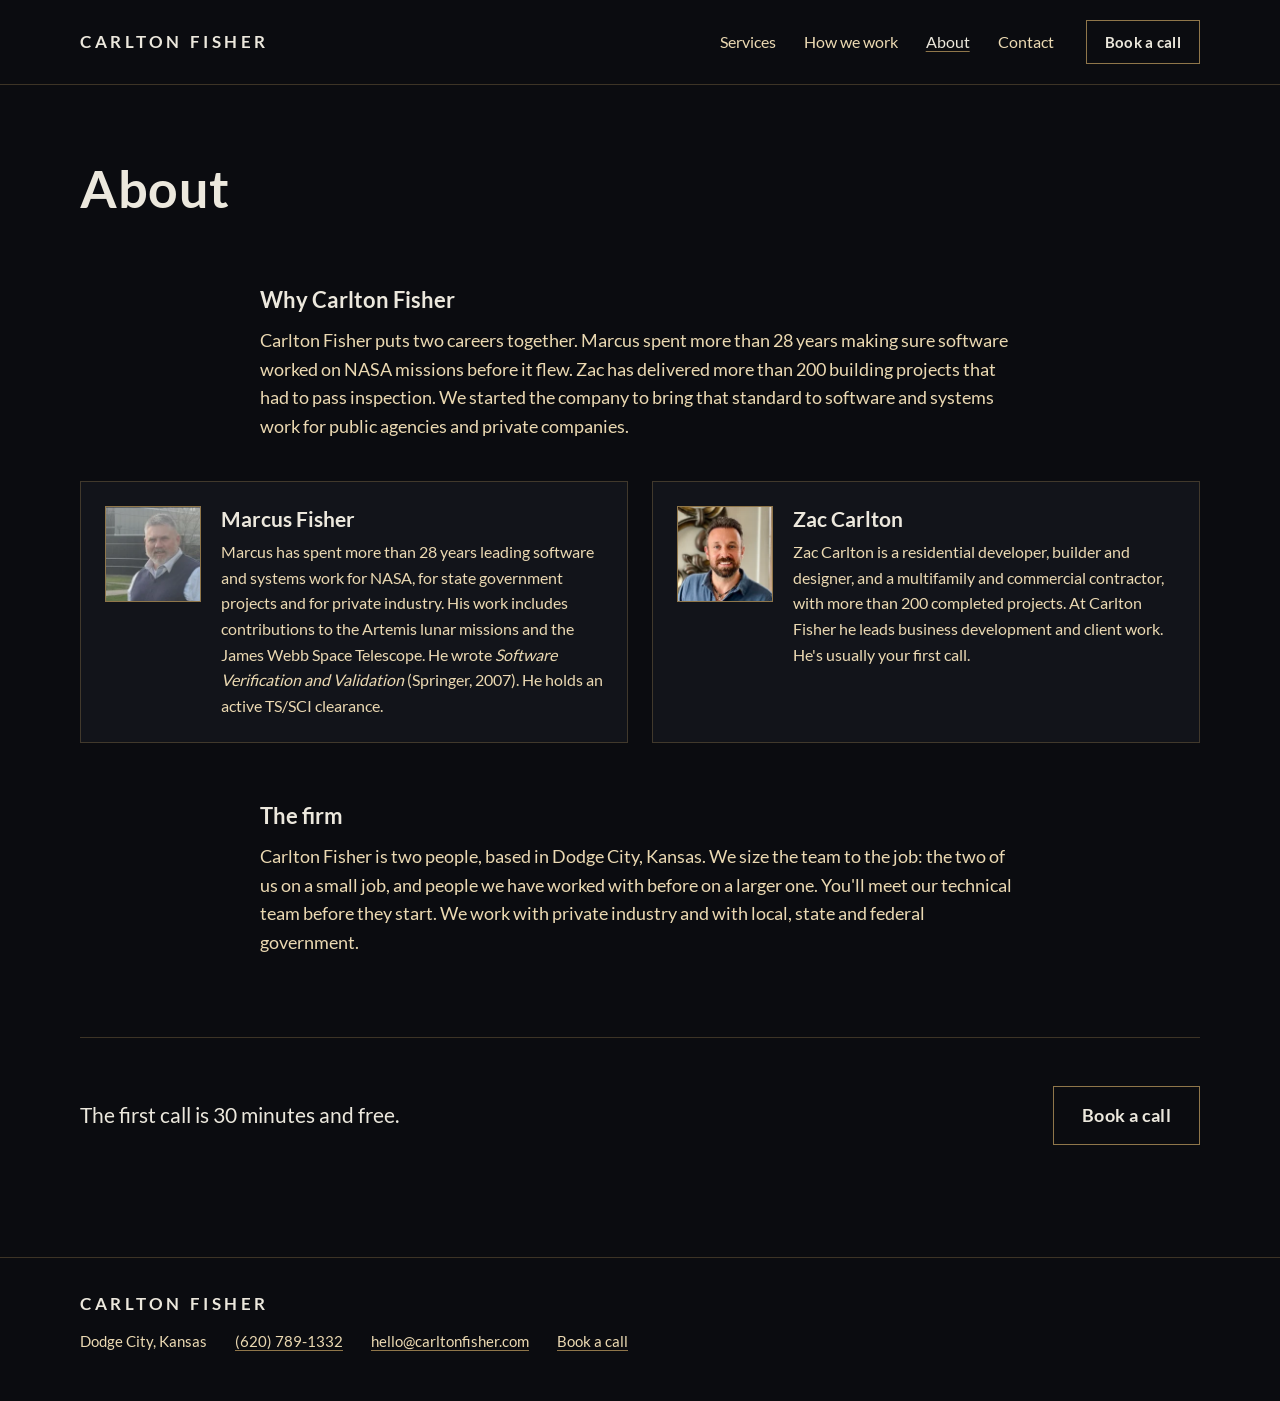
==== about.html @ 2996853e "Carlton Fisher site, launch build 4" ====
<!DOCTYPE html>
<html lang="en">
<head>
<meta charset="utf-8">
<meta name="viewport" content="width=device-width, initial-scale=1">
<title>About | Carlton Fisher</title>
<meta name="description" content="Carlton Fisher: software development, systems integration, verification and validation, AI embedment and cybersecurity for government and industry, from Dodge City, Kansas.">
<link rel="icon" href="assets/img/favicon.svg" type="image/svg+xml">
<link rel="stylesheet" href="assets/site.css">
</head>
<body>
<header class="top">
  <a class="wordmark" href="index.html">CARLTON FISHER</a>
  <nav aria-label="Main"><a href="index.html#services">Services</a><a href="how-we-work.html">How we work</a><a href="about.html" aria-current="page">About</a><a href="contact.html">Contact</a></nav>
  <a class="btn btn-small" href="https://calendar.google.com/calendar/appointments/schedules/AcZssZ2aiXLFy0zfzbLXcPLZE_YEmuOmYzKaffqSTEAC0sA1fxh3rwkojlCjnzsBDREhoUScpNR8mEm6">Book a call</a>
</header>
<main>
<section class="wrap page-head">
  <h1>About</h1>
</section>
<section class="wrap prose">
  <h2>Why Carlton Fisher</h2>
  <p>Carlton Fisher puts two careers together. Marcus spent more than 28 years making sure software worked on NASA missions before it flew. Zac has delivered more than 200 building projects that had to pass inspection. We started the company to bring that standard to software and systems work for public agencies and private companies.</p>
</section>
<section class="wrap people people-about">
  <div class="person">
    <img class="photo" src="assets/img/marcus.webp" alt="Marcus Fisher" width="96" height="96">
    <div>
      <h3>Marcus Fisher</h3>
      <p>Marcus has spent more than 28 years leading software and systems work for NASA, for state government projects and for private industry. His work includes contributions to the Artemis lunar missions and the James Webb Space Telescope. He wrote <i>Software Verification and Validation</i> (Springer, 2007). He holds an active TS/SCI clearance.</p>
    </div>
  </div>
  <div class="person">
    <img class="photo" src="assets/img/zac.webp" alt="Zac Carlton" width="96" height="96">
    <div>
      <h3>Zac Carlton</h3>
      <p>Zac Carlton is a residential developer, builder and designer, and a multifamily and commercial contractor, with more than 200 completed projects. At Carlton Fisher he leads business development and client work. He's usually your first call.</p>
    </div>
  </div>
</section>
<section class="wrap prose">
  <h2>The firm</h2>
  <p>Carlton Fisher is two people, based in Dodge City, Kansas. We size the team to the job: the two of us on a small job, and people we have worked with before on a larger one. You'll meet our technical team before they start. We work with private industry and with local, state and federal government.</p>
</section>
<section class="cta wrap">
  <p>The first call is 30 minutes and free.</p>
  <a class="btn" href="https://calendar.google.com/calendar/appointments/schedules/AcZssZ2aiXLFy0zfzbLXcPLZE_YEmuOmYzKaffqSTEAC0sA1fxh3rwkojlCjnzsBDREhoUScpNR8mEm6">Book a call</a>
</section>

</main>
<footer class="foot">
  <div class="wordmark">CARLTON FISHER</div>
  <div class="foot-line">
    <span>Dodge City, Kansas</span>
    <a href="tel:+16207891332">(620) 789-1332</a>
    <a href="mailto:hello@carltonfisher.com">hello@carltonfisher.com</a>
    <a href="https://calendar.google.com/calendar/appointments/schedules/AcZssZ2aiXLFy0zfzbLXcPLZE_YEmuOmYzKaffqSTEAC0sA1fxh3rwkojlCjnzsBDREhoUScpNR8mEm6">Book a call</a>
  </div>
</footer>
</body>
</html>
---- assets/site.css ----
/* Carlton Fisher, review build. One visual world: space black, bone and cream text, aged bronze lines. Lato only.
   Layout idea: a dark field with one photographic hero; everything below sits on a 1120 px column with bronze hairlines. */
:root {
  --bg: #0B0C10;          /* Space Black */
  --raise: #12141A;       /* lifted panels */
  --text: #ECE8DD;        /* IMAGINE Bright Bone, main text */
  --text-2: #EBD9B2;      /* ACE Cream, secondary text */
  --accent: #8F764A;      /* Aged Bronze, lines and accents */
  --line: rgba(143, 118, 74, 0.38);
  --font: 'Lato', 'Helvetica Neue', Arial, sans-serif;
  --track: 0.21em;
  color-scheme: dark;
}

@font-face { font-family: 'Lato'; font-weight: 400; font-style: normal; font-display: swap; src: url('fonts/lato-latin-400-normal.woff2') format('woff2'); }
@font-face { font-family: 'Lato'; font-weight: 700; font-style: normal; font-display: swap; src: url('fonts/lato-latin-700-normal.woff2') format('woff2'); }

* { box-sizing: border-box; }
html { -webkit-text-size-adjust: 100%; }
body { margin: 0; background: var(--bg); color: var(--text); font-family: var(--font); font-size: 18px; line-height: 1.6; }
a { color: var(--text); text-decoration-color: var(--accent); text-underline-offset: 3px; }
a:hover { color: var(--text-2); }
:focus-visible { outline: 2px solid var(--text-2); outline-offset: 3px; }
img { max-width: 100%; }
h1, h2, h3 { text-wrap: balance; line-height: 1.2; margin: 0; }
p { margin: 0; }

.wrap { width: min(1120px, 100% - 48px); margin-inline: auto; }

.review-strip { background: #1B1810; color: var(--text-2); font-size: 13px; text-align: center; padding: 6px 16px; border-bottom: 1px solid var(--line); }

/* Top bar */
.top { display: flex; align-items: center; gap: 32px; padding: 20px max(24px, (100% - 1120px) / 2); border-bottom: 1px solid var(--line); background: var(--bg); }
.wordmark { font-weight: 700; letter-spacing: var(--track); font-size: 17px; text-decoration: none; white-space: nowrap; color: var(--text); }
.top nav { display: flex; gap: 28px; flex-wrap: wrap; margin-left: auto; }
.top nav a { color: var(--text-2); text-decoration: none; font-size: 16px; }
.top nav a[aria-current="page"], .top nav a:hover { color: var(--text); text-decoration: underline; text-decoration-color: var(--accent); }

/* Buttons */
.btn { display: inline-block; border: 1.5px solid var(--accent); color: var(--text); text-decoration: none; font-weight: 700; padding: 14px 28px; letter-spacing: 0.02em; transition: background-color .15s, color .15s; }
.btn:hover { background: var(--accent); color: var(--bg); }
.btn-small { padding: 9px 18px; font-size: 15px; }
.btn-ghost { border-color: var(--line); color: var(--text-2); }

/* Hero */
.hero {
  background:
    linear-gradient(90deg, rgba(11, 12, 16, 0.92) 0%, rgba(11, 12, 16, 0.70) 34%, rgba(11, 12, 16, 0) 60%),
    url('img/hero.webp') right 35% / cover no-repeat, var(--bg);
  padding: 120px 0 132px;
  border-bottom: 1px solid var(--line);
}
.hero-text { display: grid; gap: 24px; justify-items: start; }
.wordmark-xl { font-weight: 700; letter-spacing: var(--track); font-size: clamp(38px, 5.6vw, 70px); line-height: 1.05; }
.hero h1 { font-weight: 400; font-size: clamp(22px, 2.3vw, 29px); max-width: 30ch; color: var(--text); }
.hero .sub { color: var(--text-2); max-width: 46ch; }
.actions { display: flex; gap: 16px; flex-wrap: wrap; margin-top: 8px; }

/* Sections */
.block { padding: 64px 0 0; }
.label { font-size: 13px; font-weight: 700; letter-spacing: 0.18em; text-transform: uppercase; color: var(--text-2); margin-bottom: 24px; }
.lead-p { font-size: 21px; max-width: 62ch; }
.note { color: var(--text-2); margin-top: 24px; max-width: 70ch; }

.cards { display: grid; grid-template-columns: repeat(auto-fit, minmax(200px, 1fr)); gap: 16px; }
.card { display: grid; align-content: start; gap: 10px; padding: 24px; border: 1px solid var(--line); background: var(--raise); text-decoration: none; color: var(--text); transition: border-color .15s; }
.card:hover { border-color: var(--accent); color: var(--text); }
.card h3 { font-size: 21px; }
.card p { color: var(--text-2); font-size: 16px; }
.num { color: var(--accent); font-weight: 700; letter-spacing: 0.12em; font-size: 14px; font-variant-numeric: tabular-nums; }

.steps { margin: 0; padding-left: 1.4em; display: grid; gap: 12px; max-width: 70ch; }
.steps li::marker { color: var(--accent); font-weight: 700; }
.rule { margin-top: 28px; padding: 16px 20px; border-left: 3px solid var(--accent); background: var(--raise); font-weight: 700; max-width: 70ch; }

.people { display: grid; grid-template-columns: repeat(auto-fit, minmax(320px, 1fr)); gap: 24px; }
.people-about { padding-top: 40px; }
.person { display: grid; grid-template-columns: 96px 1fr; gap: 20px; align-items: start; padding: 24px; border: 1px solid var(--line); background: var(--raise); }
.person h3 { font-size: 21px; margin-bottom: 8px; }
.person p { color: var(--text-2); font-size: 16px; }
img.photo { object-fit: cover; }
.photo { width: 96px; height: 96px; border: 1px solid var(--accent); display: grid; place-items: center; font-weight: 700; letter-spacing: 0.12em; color: var(--text-2); background: var(--bg); }

/* Inner pages */
.page-head { padding: 72px 0 8px; display: grid; gap: 20px; }
.page-head h1 { font-size: clamp(34px, 4.2vw, 52px); font-weight: 700; letter-spacing: 0.01em; }
.page-head .label { margin-bottom: 0; }
.page-head p { max-width: 66ch; color: var(--text-2); }
.page-head .lead-p { color: var(--text); }
.grid2 { display: grid; grid-template-columns: repeat(auto-fit, minmax(320px, 1fr)); gap: 0 48px; }
.ticks { margin: 0; padding: 0; list-style: none; display: grid; gap: 10px; }
.ticks li { padding-left: 22px; position: relative; }
.ticks li::before { content: ''; position: absolute; left: 0; top: 0.72em; width: 10px; height: 1.5px; background: var(--accent); }
.who { margin-top: 20px; }
.qa { padding: 20px 0; border-top: 1px solid var(--line); max-width: 74ch; }
.qa h3 { font-size: 19px; margin-bottom: 6px; }
.qa p { color: var(--text-2); }

.prose { padding-top: 32px; max-width: 760px; margin-inline: auto; display: grid; gap: 12px; }
.prose h2 { font-size: 22px; margin-top: 28px; }
.prose p { color: var(--text-2); }

.contact-grid { display: grid; grid-template-columns: repeat(auto-fit, minmax(240px, 1fr)); gap: 16px; padding-top: 32px; }
.contact-item { padding: 24px; border: 1px solid var(--line); background: var(--raise); display: grid; gap: 8px; align-content: start; }
.contact-item .label { margin-bottom: 4px; }

.cta { margin-top: 80px; padding: 48px 0; border-top: 1px solid var(--line); display: flex; align-items: center; justify-content: space-between; gap: 24px; flex-wrap: wrap; }
.cta p { font-size: 21px; }

.foot { margin-top: 64px; padding: 32px max(24px, (100% - 1120px) / 2) 48px; border-top: 1px solid var(--line); display: grid; gap: 12px; }
.foot-line { display: flex; flex-wrap: wrap; gap: 8px 28px; color: var(--text-2); font-size: 15px; }
.foot-line a { color: var(--text-2); }

/* Review placeholders: remove before launch */
.pending { display: inline-block; margin-top: 10px; padding: 4px 10px; border: 1px dashed var(--accent); color: var(--text-2); font-size: 13px; line-height: 1.4; background: rgba(143, 118, 74, 0.10); }
.pending b { color: var(--text); }

@media (max-width: 760px) {
  body { font-size: 17px; }
  .top { flex-wrap: wrap; gap: 14px 20px; }
  .top nav { margin-left: 0; order: 3; width: 100%; gap: 18px; }
  .hero { background:
      linear-gradient(180deg, rgba(11, 12, 16, 0.55) 0%, rgba(11, 12, 16, 0.88) 55%, rgba(11, 12, 16, 0.96) 100%),
      url('img/hero.webp') 82% top / auto 120% no-repeat, var(--bg);
    padding: 220px 0 72px; }
  .person { grid-template-columns: 72px 1fr; }
  .photo { width: 72px; height: 72px; }
  .cta { flex-direction: column; align-items: flex-start; }
}

@media (prefers-reduced-motion: reduce) { * { transition: none !important; } }
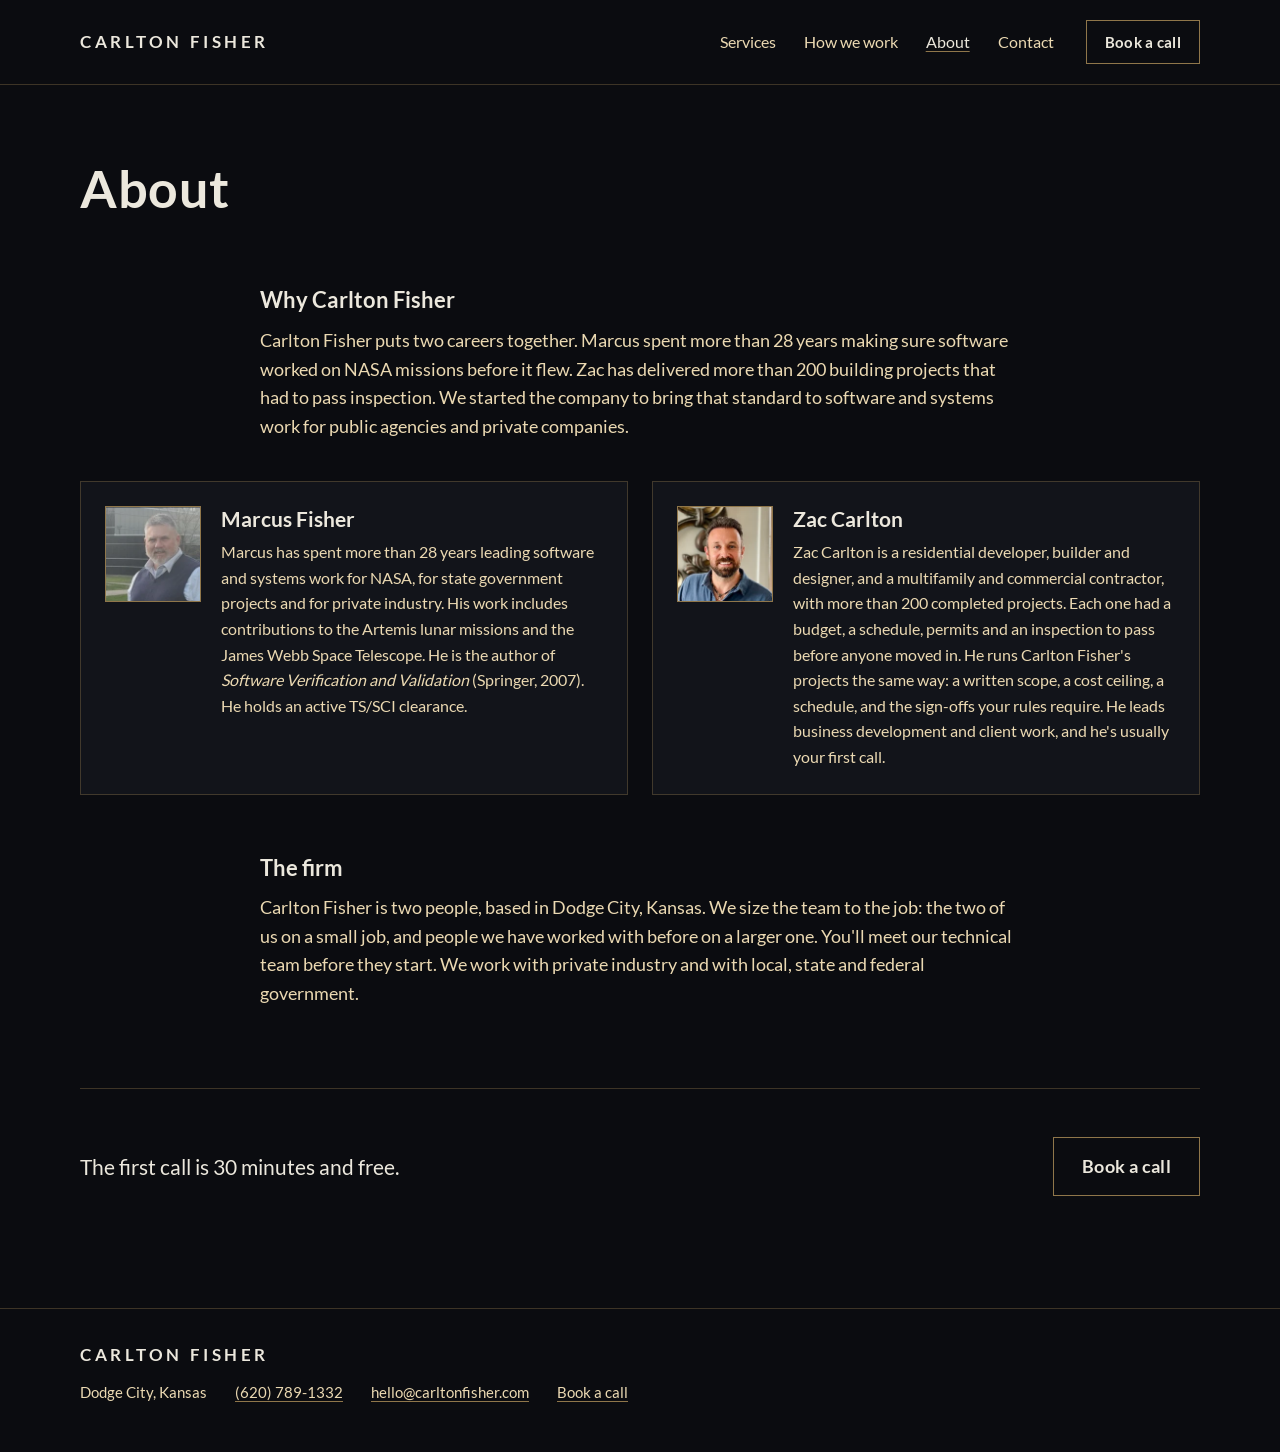
==== commit f470dc84: "Build 5: bio edits from Lona's read Marcus's book line now reads 'Author of' (home) and 'He is the a" ====
--- a/about.html
+++ b/about.html
@@ -27,14 +27,14 @@
     <img class="photo" src="assets/img/marcus.webp" alt="Marcus Fisher" width="96" height="96">
     <div>
       <h3>Marcus Fisher</h3>
-      <p>Marcus has spent more than 28 years leading software and systems work for NASA, for state government projects and for private industry. His work includes contributions to the Artemis lunar missions and the James Webb Space Telescope. He wrote <i>Software Verification and Validation</i> (Springer, 2007). He holds an active TS/SCI clearance.</p>
+      <p>Marcus has spent more than 28 years leading software and systems work for NASA, for state government projects and for private industry. His work includes contributions to the Artemis lunar missions and the James Webb Space Telescope. He is the author of <i>Software Verification and Validation</i> (Springer, 2007). He holds an active TS/SCI clearance.</p>
     </div>
   </div>
   <div class="person">
     <img class="photo" src="assets/img/zac.webp" alt="Zac Carlton" width="96" height="96">
     <div>
       <h3>Zac Carlton</h3>
-      <p>Zac Carlton is a residential developer, builder and designer, and a multifamily and commercial contractor, with more than 200 completed projects. At Carlton Fisher he leads business development and client work. He's usually your first call.</p>
+      <p>Zac Carlton is a residential developer, builder and designer, and a multifamily and commercial contractor, with more than 200 completed projects. Each one had a budget, a schedule, permits and an inspection to pass before anyone moved in. He runs Carlton Fisher's projects the same way: a written scope, a cost ceiling, a schedule, and the sign-offs your rules require. He leads business development and client work, and he's usually your first call.</p>
     </div>
   </div>
 </section>
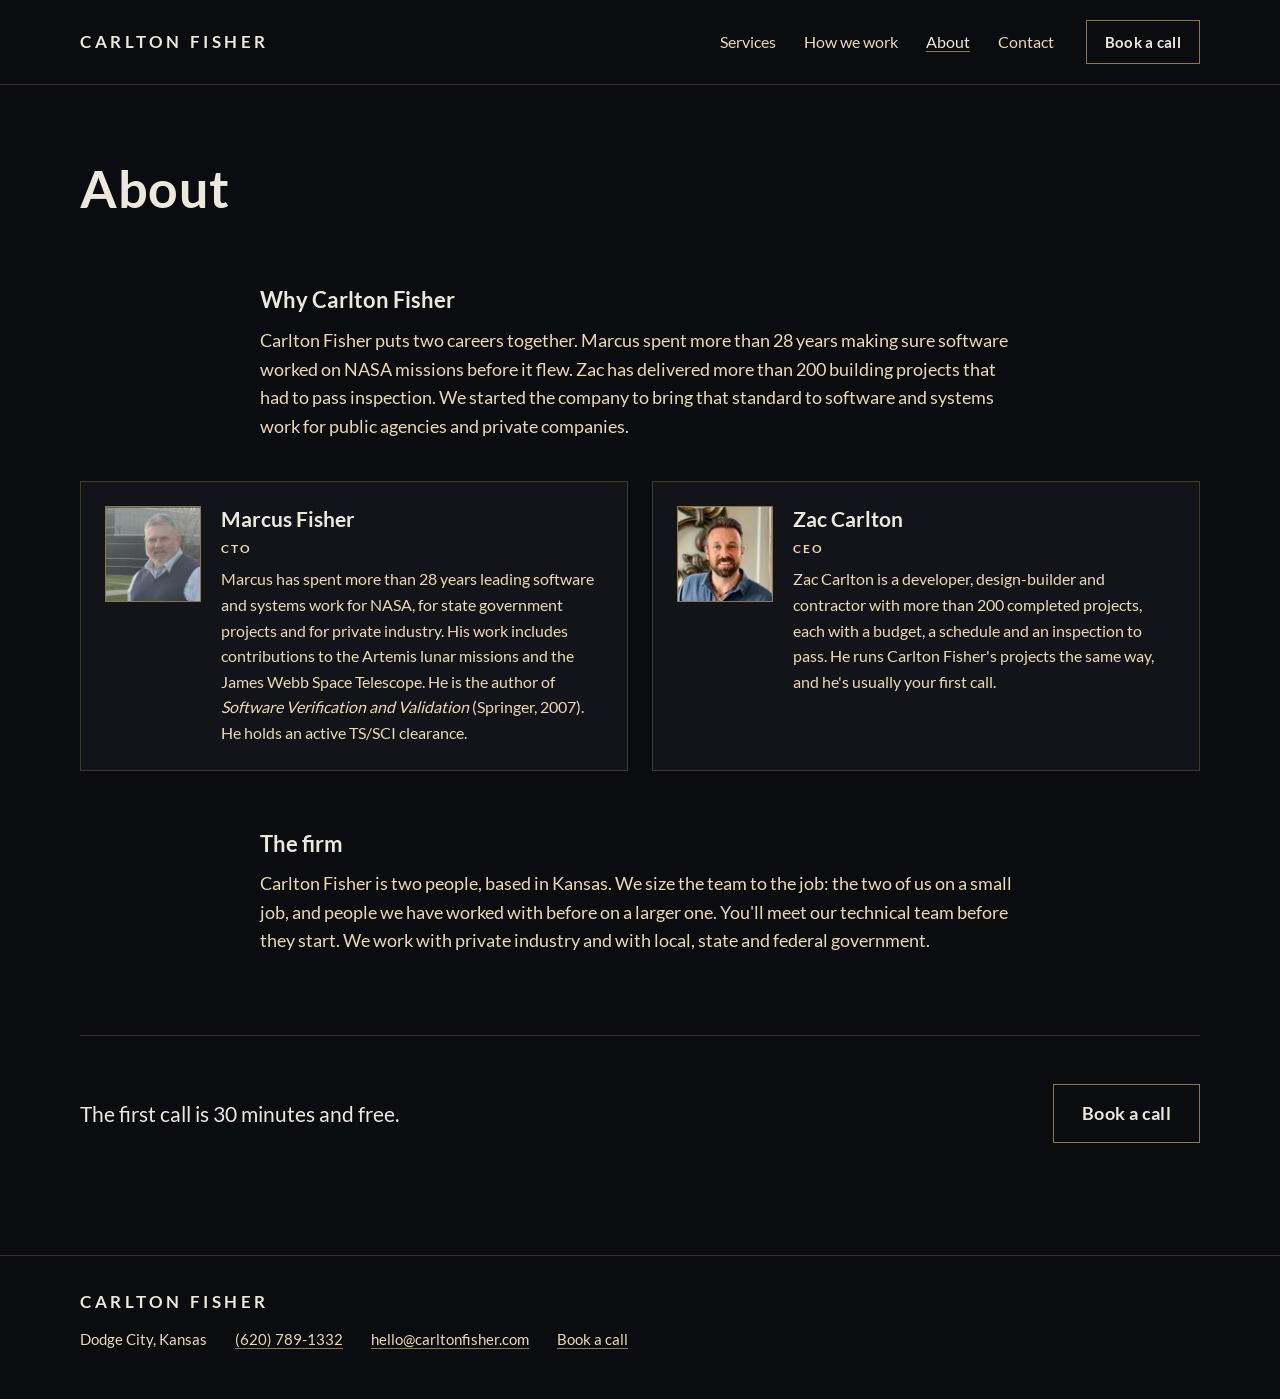
==== commit 6a4ec384: "Build 6: owner's comments on the live site Dodge City out of the headline and search description (ke" ====
--- a/about.html
+++ b/about.html
@@ -4,7 +4,7 @@
 <meta charset="utf-8">
 <meta name="viewport" content="width=device-width, initial-scale=1">
 <title>About | Carlton Fisher</title>
-<meta name="description" content="Carlton Fisher: software development, systems integration, verification and validation, AI embedment and cybersecurity for government and industry, from Dodge City, Kansas.">
+<meta name="description" content="Carlton Fisher: software development, systems integration, verification and validation, AI embedment and cybersecurity for government and industry.">
 <link rel="icon" href="assets/img/favicon.svg" type="image/svg+xml">
 <link rel="stylesheet" href="assets/site.css">
 </head>
@@ -27,6 +27,7 @@
     <img class="photo" src="assets/img/marcus.webp" alt="Marcus Fisher" width="96" height="96">
     <div>
       <h3>Marcus Fisher</h3>
+      <p class="role">CTO</p>
       <p>Marcus has spent more than 28 years leading software and systems work for NASA, for state government projects and for private industry. His work includes contributions to the Artemis lunar missions and the James Webb Space Telescope. He is the author of <i>Software Verification and Validation</i> (Springer, 2007). He holds an active TS/SCI clearance.</p>
     </div>
   </div>
@@ -34,13 +35,14 @@
     <img class="photo" src="assets/img/zac.webp" alt="Zac Carlton" width="96" height="96">
     <div>
       <h3>Zac Carlton</h3>
-      <p>Zac Carlton is a residential developer, builder and designer, and a multifamily and commercial contractor, with more than 200 completed projects. Each one had a budget, a schedule, permits and an inspection to pass before anyone moved in. He runs Carlton Fisher's projects the same way: a written scope, a cost ceiling, a schedule, and the sign-offs your rules require. He leads business development and client work, and he's usually your first call.</p>
+      <p class="role">CEO</p>
+      <p>Zac Carlton is a developer, design-builder and contractor with more than 200 completed projects, each with a budget, a schedule and an inspection to pass. He runs Carlton Fisher's projects the same way, and he's usually your first call.</p>
     </div>
   </div>
 </section>
 <section class="wrap prose">
   <h2>The firm</h2>
-  <p>Carlton Fisher is two people, based in Dodge City, Kansas. We size the team to the job: the two of us on a small job, and people we have worked with before on a larger one. You'll meet our technical team before they start. We work with private industry and with local, state and federal government.</p>
+  <p>Carlton Fisher is two people, based in Kansas. We size the team to the job: the two of us on a small job, and people we have worked with before on a larger one. You'll meet our technical team before they start. We work with private industry and with local, state and federal government.</p>
 </section>
 <section class="cta wrap">
   <p>The first call is 30 minutes and free.</p>
--- a/assets/site.css
+++ b/assets/site.css
@@ -78,6 +78,7 @@
 .person { display: grid; grid-template-columns: 96px 1fr; gap: 20px; align-items: start; padding: 24px; border: 1px solid var(--line); background: var(--raise); }
 .person h3 { font-size: 21px; margin-bottom: 8px; }
 .person p { color: var(--text-2); font-size: 16px; }
+.person .role { font-size: 12px; font-weight: 700; letter-spacing: 0.16em; text-transform: uppercase; color: var(--text-2); margin: 0 0 8px; }
 img.photo { object-fit: cover; }
 .photo { width: 96px; height: 96px; border: 1px solid var(--accent); display: grid; place-items: center; font-weight: 700; letter-spacing: 0.12em; color: var(--text-2); background: var(--bg); }
 
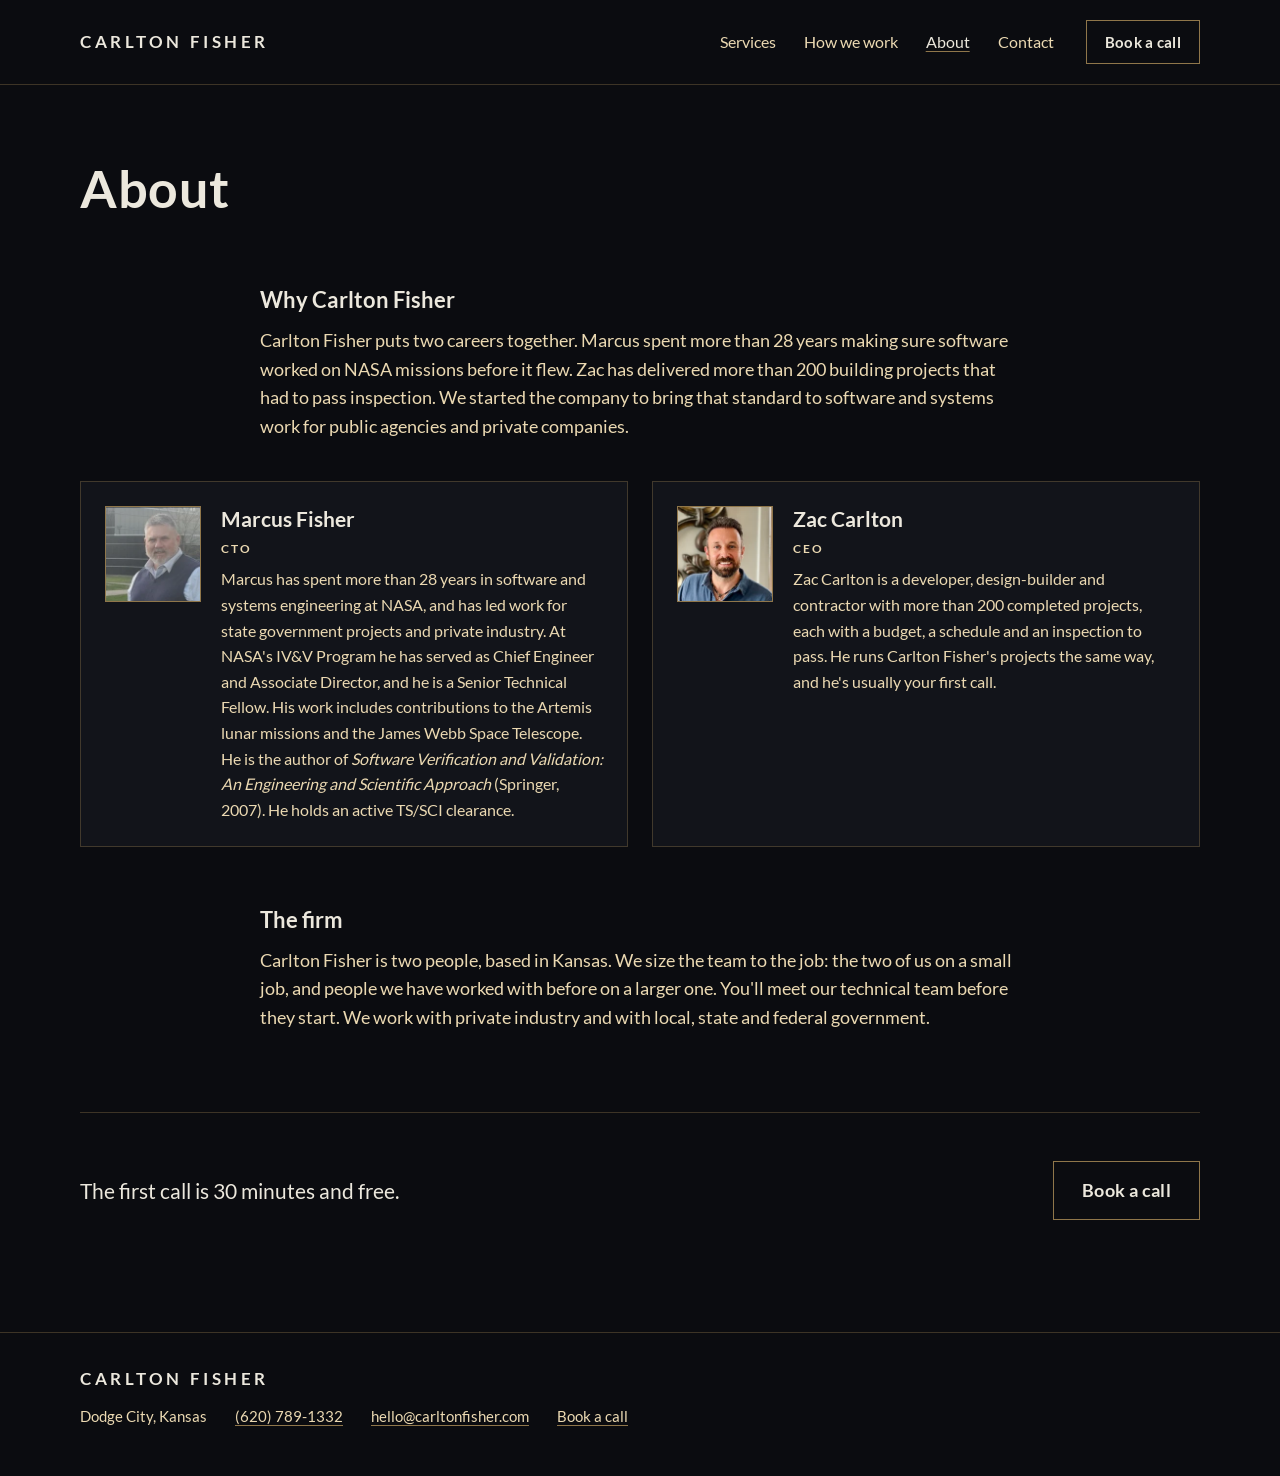
==== commit 9bad5156: "Build 7: design review changes Hero leads with the headline (second wordmark removed) and the agreed" ====
--- a/about.html
+++ b/about.html
@@ -4,17 +4,28 @@
 <meta charset="utf-8">
 <meta name="viewport" content="width=device-width, initial-scale=1">
 <title>About | Carlton Fisher</title>
-<meta name="description" content="Carlton Fisher: software development, systems integration, verification and validation, AI embedment and cybersecurity for government and industry.">
+<meta name="description" content="Meet Marcus Fisher, CTO, and Zac Carlton, CEO. Carlton Fisher is a two-person firm based in Kansas.">
+<link rel="canonical" href="https://carltonfisher.com/about.html">
+<meta property="og:type" content="website">
+<meta property="og:site_name" content="Carlton Fisher">
+<meta property="og:title" content="About | Carlton Fisher">
+<meta property="og:description" content="Meet Marcus Fisher, CTO, and Zac Carlton, CEO. Carlton Fisher is a two-person firm based in Kansas.">
+<meta property="og:url" content="https://carltonfisher.com/about.html">
+<meta property="og:image" content="https://carltonfisher.com/assets/img/og.jpg">
+<meta property="og:image:width" content="1200">
+<meta property="og:image:height" content="630">
+<meta name="twitter:card" content="summary_large_image">
 <link rel="icon" href="assets/img/favicon.svg" type="image/svg+xml">
 <link rel="stylesheet" href="assets/site.css">
 </head>
 <body>
+<a class="skip" href="#main">Skip to content</a>
 <header class="top">
   <a class="wordmark" href="index.html">CARLTON FISHER</a>
   <nav aria-label="Main"><a href="index.html#services">Services</a><a href="how-we-work.html">How we work</a><a href="about.html" aria-current="page">About</a><a href="contact.html">Contact</a></nav>
   <a class="btn btn-small" href="https://calendar.google.com/calendar/appointments/schedules/AcZssZ2aiXLFy0zfzbLXcPLZE_YEmuOmYzKaffqSTEAC0sA1fxh3rwkojlCjnzsBDREhoUScpNR8mEm6">Book a call</a>
 </header>
-<main>
+<main id="main">
 <section class="wrap page-head">
   <h1>About</h1>
 </section>
@@ -28,7 +39,7 @@
     <div>
       <h3>Marcus Fisher</h3>
       <p class="role">CTO</p>
-      <p>Marcus has spent more than 28 years leading software and systems work for NASA, for state government projects and for private industry. His work includes contributions to the Artemis lunar missions and the James Webb Space Telescope. He is the author of <i>Software Verification and Validation</i> (Springer, 2007). He holds an active TS/SCI clearance.</p>
+      <p>Marcus has spent more than 28 years in software and systems engineering at NASA, and has led work for state government projects and private industry. At NASA's IV&amp;V Program he has served as Chief Engineer and Associate Director, and he is a Senior Technical Fellow. His work includes contributions to the Artemis lunar missions and the James Webb Space Telescope. He is the author of <i>Software Verification and Validation: An Engineering and Scientific Approach</i> (Springer, 2007). He holds an active TS/SCI clearance.</p>
     </div>
   </div>
   <div class="person">
--- a/assets/site.css
+++ b/assets/site.css
@@ -52,7 +52,8 @@
 }
 .hero-text { display: grid; gap: 24px; justify-items: start; }
 .wordmark-xl { font-weight: 700; letter-spacing: var(--track); font-size: clamp(38px, 5.6vw, 70px); line-height: 1.05; }
-.hero h1 { font-weight: 400; font-size: clamp(22px, 2.3vw, 29px); max-width: 30ch; color: var(--text); }
+.hero h1 { font-weight: 700; font-size: clamp(30px, 4.2vw, 54px); line-height: 1.12; max-width: 22ch; color: var(--text); }
+.call-note { color: var(--text-2); font-size: 15px; }
 .hero .sub { color: var(--text-2); max-width: 46ch; }
 .actions { display: flex; gap: 16px; flex-wrap: wrap; margin-top: 8px; }
 
@@ -67,13 +68,14 @@
 .card:hover { border-color: var(--accent); color: var(--text); }
 .card h3 { font-size: 21px; }
 .card p { color: var(--text-2); font-size: 16px; }
-.num { color: var(--accent); font-weight: 700; letter-spacing: 0.12em; font-size: 14px; font-variant-numeric: tabular-nums; }
+.num { color: var(--text-2); font-weight: 700; letter-spacing: 0.12em; font-size: 14px; font-variant-numeric: tabular-nums; }
 
 .steps { margin: 0; padding-left: 1.4em; display: grid; gap: 12px; max-width: 70ch; }
 .steps li::marker { color: var(--accent); font-weight: 700; }
 .rule { margin-top: 28px; padding: 16px 20px; border-left: 3px solid var(--accent); background: var(--raise); font-weight: 700; max-width: 70ch; }
 
-.people { display: grid; grid-template-columns: repeat(auto-fit, minmax(320px, 1fr)); gap: 24px; }
+.people { display: grid; grid-template-columns: repeat(auto-fit, minmax(min(100%, 320px), 1fr)); gap: 24px; }
+.people > *, .grid2 > * { min-width: 0; }
 .people-about { padding-top: 40px; }
 .person { display: grid; grid-template-columns: 96px 1fr; gap: 20px; align-items: start; padding: 24px; border: 1px solid var(--line); background: var(--raise); }
 .person h3 { font-size: 21px; margin-bottom: 8px; }
@@ -82,13 +84,25 @@
 img.photo { object-fit: cover; }
 .photo { width: 96px; height: 96px; border: 1px solid var(--accent); display: grid; place-items: center; font-weight: 700; letter-spacing: 0.12em; color: var(--text-2); background: var(--bg); }
 
+.rows { border-top: 1px solid var(--line); }
+.row { display: grid; grid-template-columns: 56px minmax(0, 34%) minmax(0, 1fr) 24px; gap: 6px 24px; align-items: baseline; padding: 22px 8px; border-bottom: 1px solid var(--line); text-decoration: none; color: var(--text); }
+.row h3 { font-size: 21px; }
+.row p { color: var(--text-2); font-size: 17px; }
+.row .arrow { color: var(--accent); transition: transform .15s; }
+.row:hover { color: var(--text); background: var(--raise); }
+.row:hover .arrow { transform: translateX(4px); color: var(--text-2); }
+.cta-text { display: grid; gap: 6px; }
+.cta .loc { font-size: 17px; color: var(--text-2); }
+.skip { position: absolute; left: -9999px; top: 12px; z-index: 10; background: var(--raise); color: var(--text); padding: 10px 14px; border: 1px solid var(--accent); }
+.skip:focus { left: 16px; }
+
 /* Inner pages */
 .page-head { padding: 72px 0 8px; display: grid; gap: 20px; }
 .page-head h1 { font-size: clamp(34px, 4.2vw, 52px); font-weight: 700; letter-spacing: 0.01em; }
 .page-head .label { margin-bottom: 0; }
 .page-head p { max-width: 66ch; color: var(--text-2); }
 .page-head .lead-p { color: var(--text); }
-.grid2 { display: grid; grid-template-columns: repeat(auto-fit, minmax(320px, 1fr)); gap: 0 48px; }
+.grid2 { display: grid; grid-template-columns: repeat(auto-fit, minmax(min(100%, 320px), 1fr)); gap: 0 48px; }
 .ticks { margin: 0; padding: 0; list-style: none; display: grid; gap: 10px; }
 .ticks li { padding-left: 22px; position: relative; }
 .ticks li::before { content: ''; position: absolute; left: 0; top: 0.72em; width: 10px; height: 1.5px; background: var(--accent); }
@@ -119,14 +133,25 @@
 @media (max-width: 760px) {
   body { font-size: 17px; }
   .top { flex-wrap: wrap; gap: 14px 20px; }
-  .top nav { margin-left: 0; order: 3; width: 100%; gap: 18px; }
+  .top nav { margin-left: 0; order: 3; width: 100%; gap: 6px 16px; }
+  .top nav a { font-size: 15px; }
+  .top .btn-small { margin-left: auto; }
+  .row { grid-template-columns: 40px minmax(0, 1fr) 20px; padding: 18px 4px; }
+  .row p { grid-column: 2 / 3; grid-row: 2; font-size: 16px; }
+  .row .arrow { grid-column: 3; grid-row: 1; }
   .hero { background:
       linear-gradient(180deg, rgba(11, 12, 16, 0.55) 0%, rgba(11, 12, 16, 0.88) 55%, rgba(11, 12, 16, 0.96) 100%),
       url('img/hero.webp') 82% top / auto 120% no-repeat, var(--bg);
-    padding: 220px 0 72px; }
+    padding: 132px 0 64px; }
   .person { grid-template-columns: 72px 1fr; }
   .photo { width: 72px; height: 72px; }
   .cta { flex-direction: column; align-items: flex-start; }
 }
 
+@media (max-width: 400px) {
+  .wordmark { font-size: 14px; }
+  .top nav { gap: 6px 12px; justify-content: space-between; }
+  .top nav a { font-size: 14px; }
+}
+
 @media (prefers-reduced-motion: reduce) { * { transition: none !important; } }
